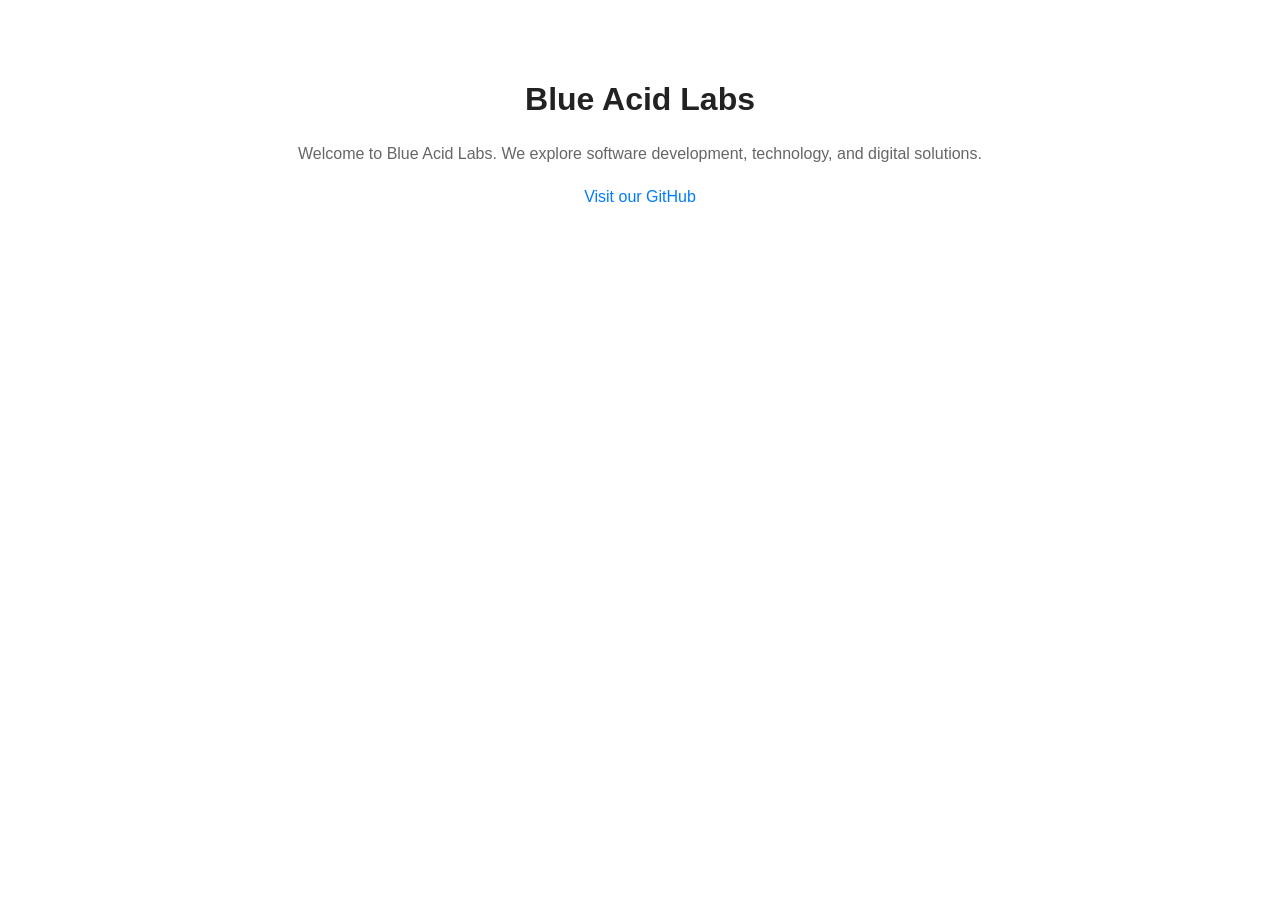
==== index.html @ 58550faf "Add AdSense verification page" ====
<!DOCTYPE html>
<html lang="en">
<head>
    <meta charset="UTF-8">
    <meta name="viewport" content="width=device-width, initial-scale=1.0">

    <title>Blue Acid Labs</title>
    <meta name="description" content="Blue Acid Labs - Software development, technology and digital projects.">

    <!-- Google AdSense verification code -->
    <script async src="https://pagead2.googlesyndication.com/pagead/js/adsbygoogle.js?client=ca-pub-9812928638320313"
     crossorigin="anonymous"></script>

    <style>
        body {
            font-family: Helvetica, Arial, sans-serif;
            background: #ffffff;
            color: #222222;
            margin: 0;
            padding: 60px 20px;
            text-align: center;
        }

        main {
            max-width: 700px;
            margin: auto;
        }

        h1 {
            color: #222222;
        }

        p {
            color: #666666;
            line-height: 1.7;
        }

        a {
            color: #007bff;
            text-decoration: none;
        }
    </style>
</head>

<body>
    <main>
        <h1>Blue Acid Labs</h1>

        <p>
            Welcome to Blue Acid Labs.
            We explore software development,
            technology, and digital solutions.
        </p>

        <p>
            <a href="https://github.com/blueacidlabs">
                Visit our GitHub
            </a>
        </p>
    </main>
</body>
</html>
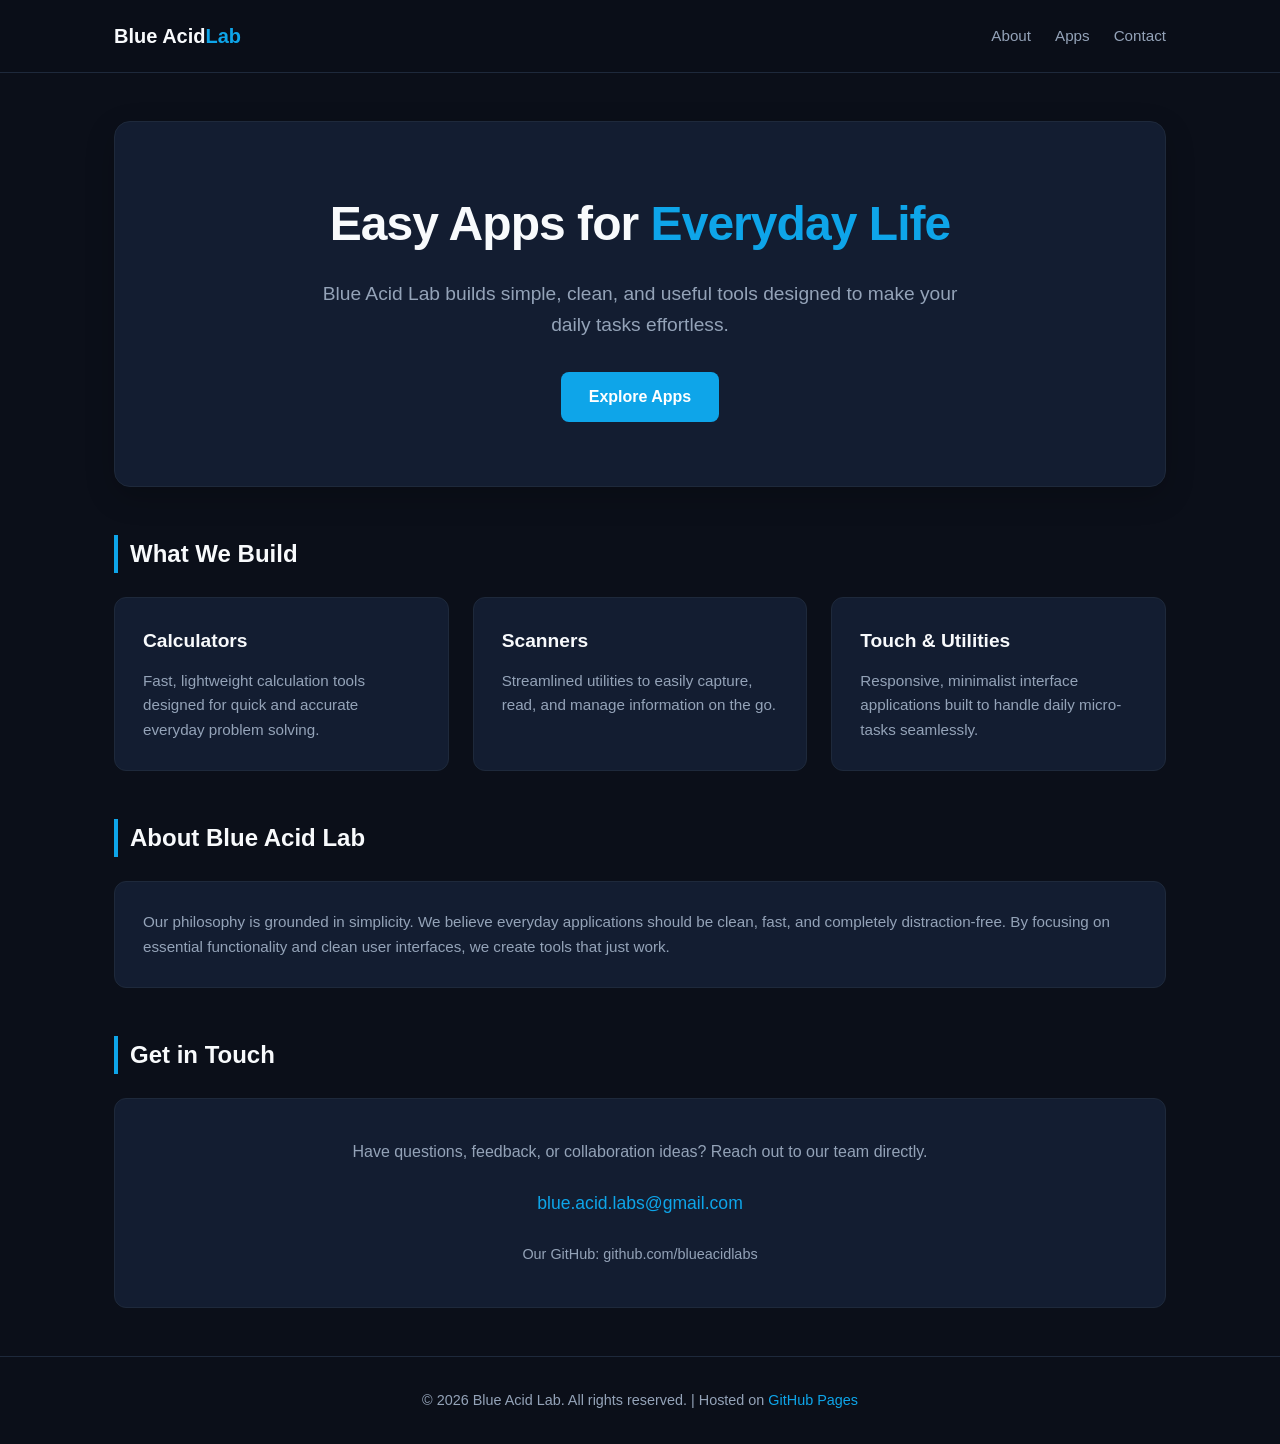
==== commit c55e9a03: "New code updated" ====
--- a/index.html
+++ b/index.html
@@ -1,63 +1,292 @@
-
 <!DOCTYPE html>
 <html lang="en">
 <head>
-    <meta charset="UTF-8">
-    <meta name="viewport" content="width=device-width, initial-scale=1.0">
-
-    <title>Blue Acid Labs</title>
-    <meta name="description" content="Blue Acid Labs - Software development, technology and digital projects.">
-
-    <!-- Google AdSense verification code -->
-    <script async src="https://pagead2.googlesyndication.com/pagead/js/adsbygoogle.js?client=ca-pub-9812928638320313"
-     crossorigin="anonymous"></script>
-
-    <style>
-        body {
-            font-family: Helvetica, Arial, sans-serif;
-            background: #ffffff;
-            color: #222222;
-            margin: 0;
-            padding: 60px 20px;
-            text-align: center;
-        }
-
-        main {
-            max-width: 700px;
-            margin: auto;
-        }
-
-        h1 {
-            color: #222222;
-        }
-
-        p {
-            color: #666666;
-            line-height: 1.7;
-        }
-
-        a {
-            color: #007bff;
-            text-decoration: none;
-        }
-    </style>
+  <meta charset="UTF-8">
+  <meta name="viewport" content="width=device-width, initial-scale=1.0">
+  <meta name="description" content="Blue Acid Lab provides simple, useful, and easy applications for everyday life like calculators, scanners, touch tools, and more.">
+  <title>Blue Acid Lab | Simple Apps for Everyday Life</title>
+  
+  <!-- Google AdSense Verification Code -->
+  <script async src="https://pagead2.googlesyndication.com/pagead/js/adsbygoogle.js?client=ca-pub-981298638320313"
+       crossorigin="anonymous"></script>
+
+  <style>
+    :root {
+      --bg-color: #0b0f19;
+      --card-bg: #131d31;
+      --text-main: #f8fafc;
+      --text-muted: #94a3b8;
+      --accent: #0ea5e9;
+      --accent-hover: #38bdf8;
+      --border: #1e293b;
+    }
+
+    * {
+      box-sizing: border-box;
+      margin: 0;
+      padding: 0;
+    }
+
+    body {
+      font-family: -apple-system, BlinkMacSystemFont, "Segoe UI", Roboto, Helvetica, Arial, sans-serif;
+      background-color: var(--bg-color);
+      color: var(--text-main);
+      line-height: 1.6;
+      display: flex;
+      flex-direction: column;
+      min-height: 100vh;
+    }
+
+    header {
+      background: rgba(11, 15, 25, 0.85);
+      backdrop-filter: blur(10px);
+      border-bottom: 1px solid var(--border);
+      position: sticky;
+      top: 0;
+      z-index: 10;
+      width: 100%;
+    }
+
+    .nav-container {
+      max-width: 1100px;
+      margin: 0 auto;
+      padding: 1.25rem 1.5rem;
+      display: flex;
+      justify-content: space-between;
+      align-items: center;
+    }
+
+    .logo {
+      font-size: 1.25rem;
+      font-weight: 700;
+      color: var(--text-main);
+      text-decoration: none;
+      display: flex;
+      align-items: center;
+      gap: 0.5r em;
+    }
+
+    .logo span {
+      color: var(--accent);
+    }
+
+    .nav-links {
+      display: flex;
+      gap: 1.5rem;
+    }
+
+    .nav-links a {
+      color: var(--text-muted);
+      text-decoration: none;
+      font-size: 0.95rem;
+      transition: color 0.2s ease;
+    }
+
+    .nav-links a:hover {
+      color: var(--accent);
+    }
+
+    main {
+      flex: 1;
+      max-width: 1100px;
+      width: 100%;
+      margin: 0 auto;
+      padding: 3rem 1.5rem;
+    }
+
+    .hero {
+      text-align: center;
+      padding: 4rem 1rem;
+      background: var(--card-bg);
+      border: 1px solid var(--border);
+      border-radius: 16px;
+      margin-bottom: 3rem;
+      box-shadow: 0 10px 30px rgba(0, 0, 0, 0.2);
+    }
+
+    .hero h1 {
+      font-size: clamp(2rem, 4vw, 3rem);
+      margin-bottom: 1rem;
+      letter-spacing: -0.02em;
+    }
+
+    .hero h1 span {
+      color: var(--accent);
+    }
+
+    .hero p {
+      font-size: clamp(1rem, 2vw, 1.2rem);
+      color: var(--text-muted);
+      max-width: 650px;
+      margin: 0 auto 2rem auto;
+    }
+
+    .btn {
+      display: inline-block;
+      background-color: var(--accent);
+      color: #fff;
+      padding: 0.75rem 1.75rem;
+      border-radius: 8px;
+      text-decoration: none;
+      font-weight: 600;
+      transition: background-color 0.2s ease, transform 0.1s ease;
+    }
+
+    .btn:hover {
+      background-color: var(--accent-hover);
+      transform: translateY(-1px);
+    }
+
+    .section-title {
+      font-size: 1.5rem;
+      margin-bottom: 1.5rem;
+      font-weight: 600;
+      border-left: 4px solid var(--accent);
+      padding-left: 0.75rem;
+    }
+
+    .grid {
+      display: grid;
+      grid-template-columns: repeat(auto-fit, minmax(280px, 1fr));
+      gap: 1.5rem;
+      margin-bottom: 3rem;
+    }
+
+    .card {
+      background: var(--card-bg);
+      border: 1px solid var(--border);
+      border-radius: 12px;
+      padding: 1.75rem;
+      transition: border-color 0.2s ease;
+    }
+
+    .card:hover {
+      border-color: var(--accent);
+    }
+
+    .card h3 {
+      font-size: 1.2rem;
+      margin-bottom: 0.75rem;
+      color: var(--text-main);
+    }
+
+    .card p {
+      color: var(--text-muted);
+      font-size: 0.95rem;
+    }
+
+    .contact-box {
+      background: var(--card-bg);
+      border: 1px solid var(--border);
+      border-radius: 12px;
+      padding: 2.5rem;
+      text-align: center;
+    }
+
+    .contact-box p {
+      color: var(--text-muted);
+      margin-bottom: 1.5rem;
+    }
+
+    .contact-email {
+      font-size: 1.1rem;
+      color: var(--accent);
+      text-decoration: none;
+      font-weight: 500;
+    }
+
+    .contact-email:hover {
+      text-decoration: underline;
+    }
+
+    footer {
+      border-top: 1px solid var(--border);
+      background: var(--bg-color);
+      padding: 2rem 1.5rem;
+      text-align: center;
+      color: var(--text-muted);
+      font-size: 0.9rem;
+    }
+
+    footer a {
+      color: var(--accent);
+      text-decoration: none;
+    }
+
+    footer a:hover {
+      text-decoration: underline;
+    }
+
+    @media (max-width: 600px) {
+      .nav-links {
+        display: none;
+      }
+      .hero {
+        padding: 2.5rem 1rem;
+      }
+    }
+  </style>
 </head>
-
 <body>
-    <main>
-        <h1>Blue Acid Labs</h1>
-
-        <p>
-            Welcome to Blue Acid Labs.
-            We explore software development,
-            technology, and digital solutions.
-        </p>
-
-        <p>
-            <a href="https://github.com/blueacidlabs">
-                Visit our GitHub
-            </a>
-        </p>
-    </main>
+
+  <header>
+    <div class="nav-container">
+      <a href="#" class="logo">Blue Acid <span>Lab</span></a>
+      <nav class="nav-links">
+        <a href="#about">About</a>
+        <a href="#apps">Apps</a>
+        <a href="#contact">Contact</a>
+      </nav>
+    </div>
+  </header>
+
+  <main>
+    <section class="hero">
+      <h1>Easy Apps for <span>Everyday Life</span></h1>
+      <p>Blue Acid Lab builds simple, clean, and useful tools designed to make your daily tasks effortless.</p>
+      <a href="#apps" class="btn">Explore Apps</a>
+    </section>
+
+    <section id="apps" style="margin-bottom: 3rem;">
+      <h2 class="section-title">What We Build</h2>
+      <div class="grid">
+        <div class="card">
+          <h3>Calculators</h3>
+          <p>Fast, lightweight calculation tools designed for quick and accurate everyday problem solving.</p>
+        </div>
+        <div class="card">
+          <h3>Scanners</h3>
+          <p>Streamlined utilities to easily capture, read, and manage information on the go.</p>
+        </div>
+        <div class="card">
+          <h3>Touch & Utilities</h3>
+          <p>Responsive, minimalist interface applications built to handle daily micro-tasks seamlessly.</p>
+        </div>
+      </div>
+    </section>
+
+    <section id="about" style="margin-bottom: 3rem;">
+      <h2 class="section-title">About Blue Acid Lab</h2>
+      <div class="card">
+        <p>Our philosophy is grounded in simplicity. We believe everyday applications should be clean, fast, and completely distraction-free. By focusing on essential functionality and clean user interfaces, we create tools that just work.</p>
+      </div>
+    </section>
+
+    <section id="contact">
+      <h2 class="section-title">Get in Touch</h2>
+      <div class="contact-box">
+        <p>Have questions, feedback, or collaboration ideas? Reach out to our team directly.</p>
+        <a href="mailto:blue.acid.labs@gmail.com" class="contact-email">blue.acid.labs@gmail.com</a>
+        <div style="margin-top: 1.5rem;">
+          <a href="https://github.com/blueacidlabs" target="_blank" rel="noopener" style="color: var(--text-muted); text-decoration: none; font-size: 0.9rem;">Our GitHub: github.com/blueacidlabs</a>
+        </div>
+      </div>
+    </section>
+  </main>
+
+  <footer>
+    <p>&copy; 2026 Blue Acid Lab. All rights reserved. | Hosted on <a href="https://github.com/blueacidlabs" target="_blank" rel="noopener">GitHub Pages</a></p>
+  </footer>
+
 </body>
 </html>
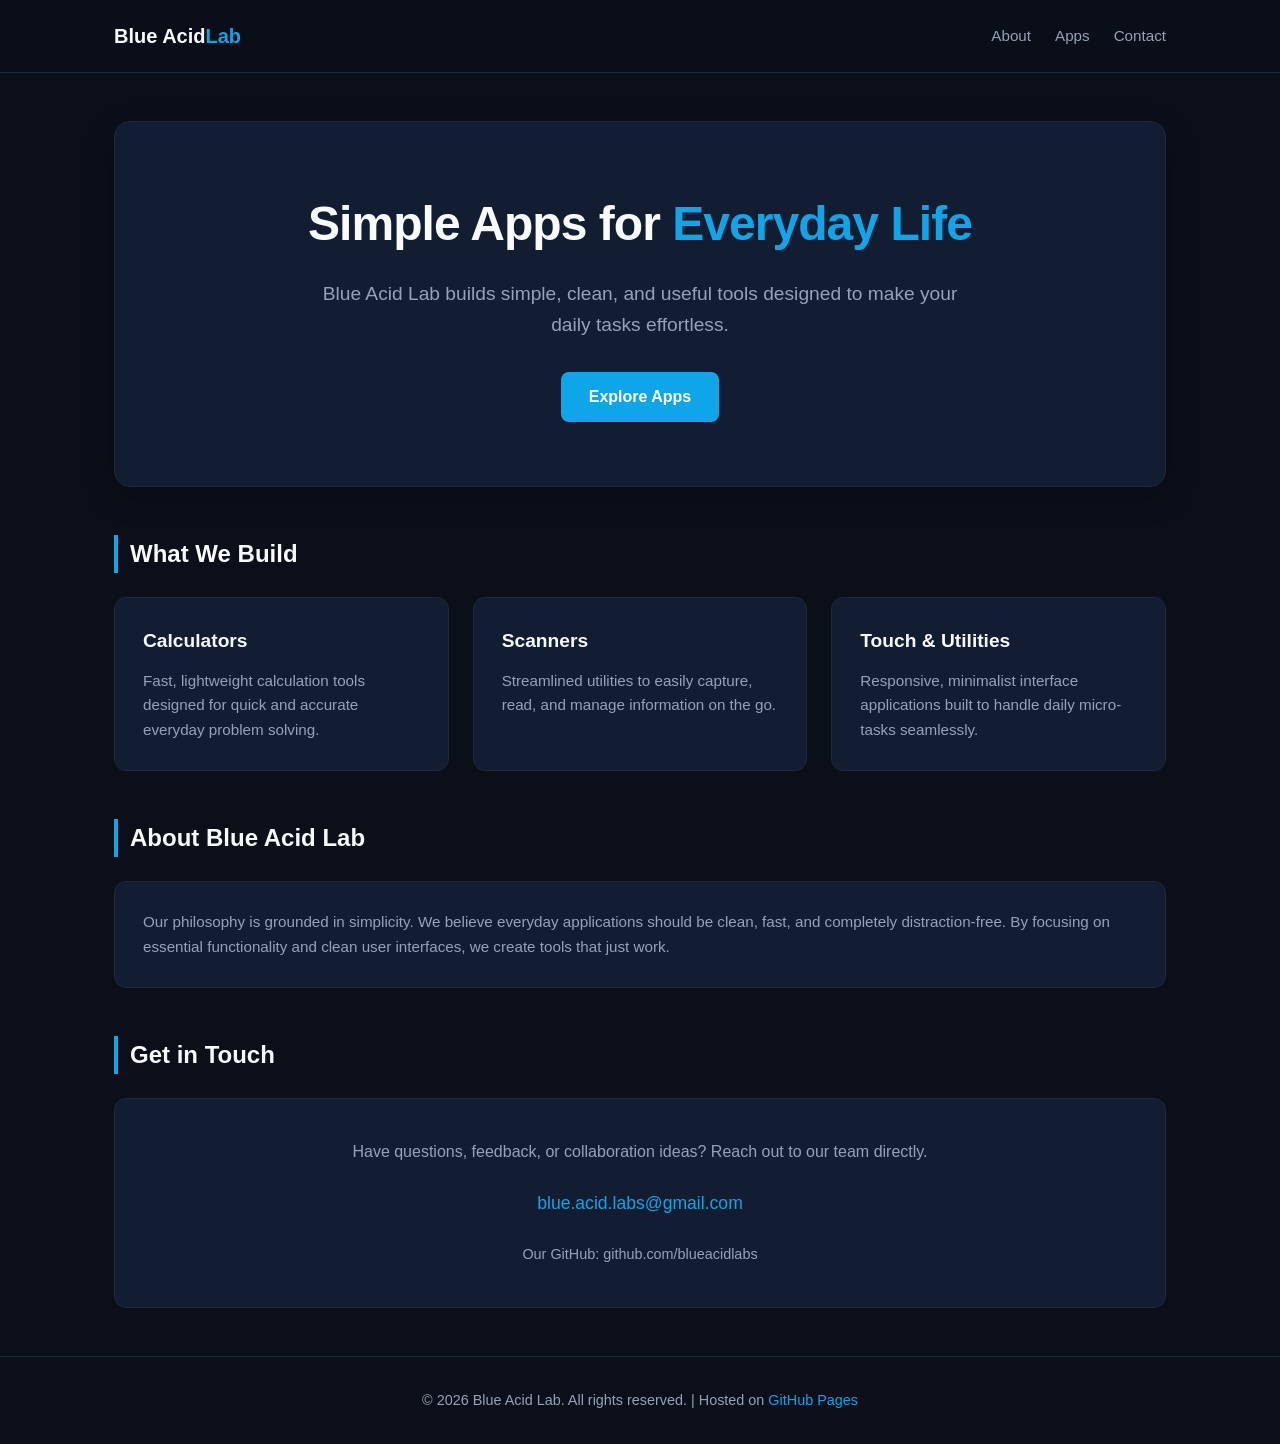
==== commit c9485b90: "Text changed" ====
--- a/index.html
+++ b/index.html
@@ -7,8 +7,12 @@
   <title>Blue Acid Lab | Simple Apps for Everyday Life</title>
   
   <!-- Google AdSense Verification Code -->
-  <script async src="https://pagead2.googlesyndication.com/pagead/js/adsbygoogle.js?client=ca-pub-981298638320313"
-       crossorigin="anonymous"></script>
+  
+  <script async src="https://pagead2.googlesyndication.com/pagead/js/adsbygoogle.js?client=ca-pub-9812928638320313"
+     crossorigin="anonymous"></script>
+
+
+
 
   <style>
     :root {
@@ -242,7 +246,7 @@
 
   <main>
     <section class="hero">
-      <h1>Easy Apps for <span>Everyday Life</span></h1>
+      <h1> Simple Apps for <span>Everyday Life</span></h1>
       <p>Blue Acid Lab builds simple, clean, and useful tools designed to make your daily tasks effortless.</p>
       <a href="#apps" class="btn">Explore Apps</a>
     </section>
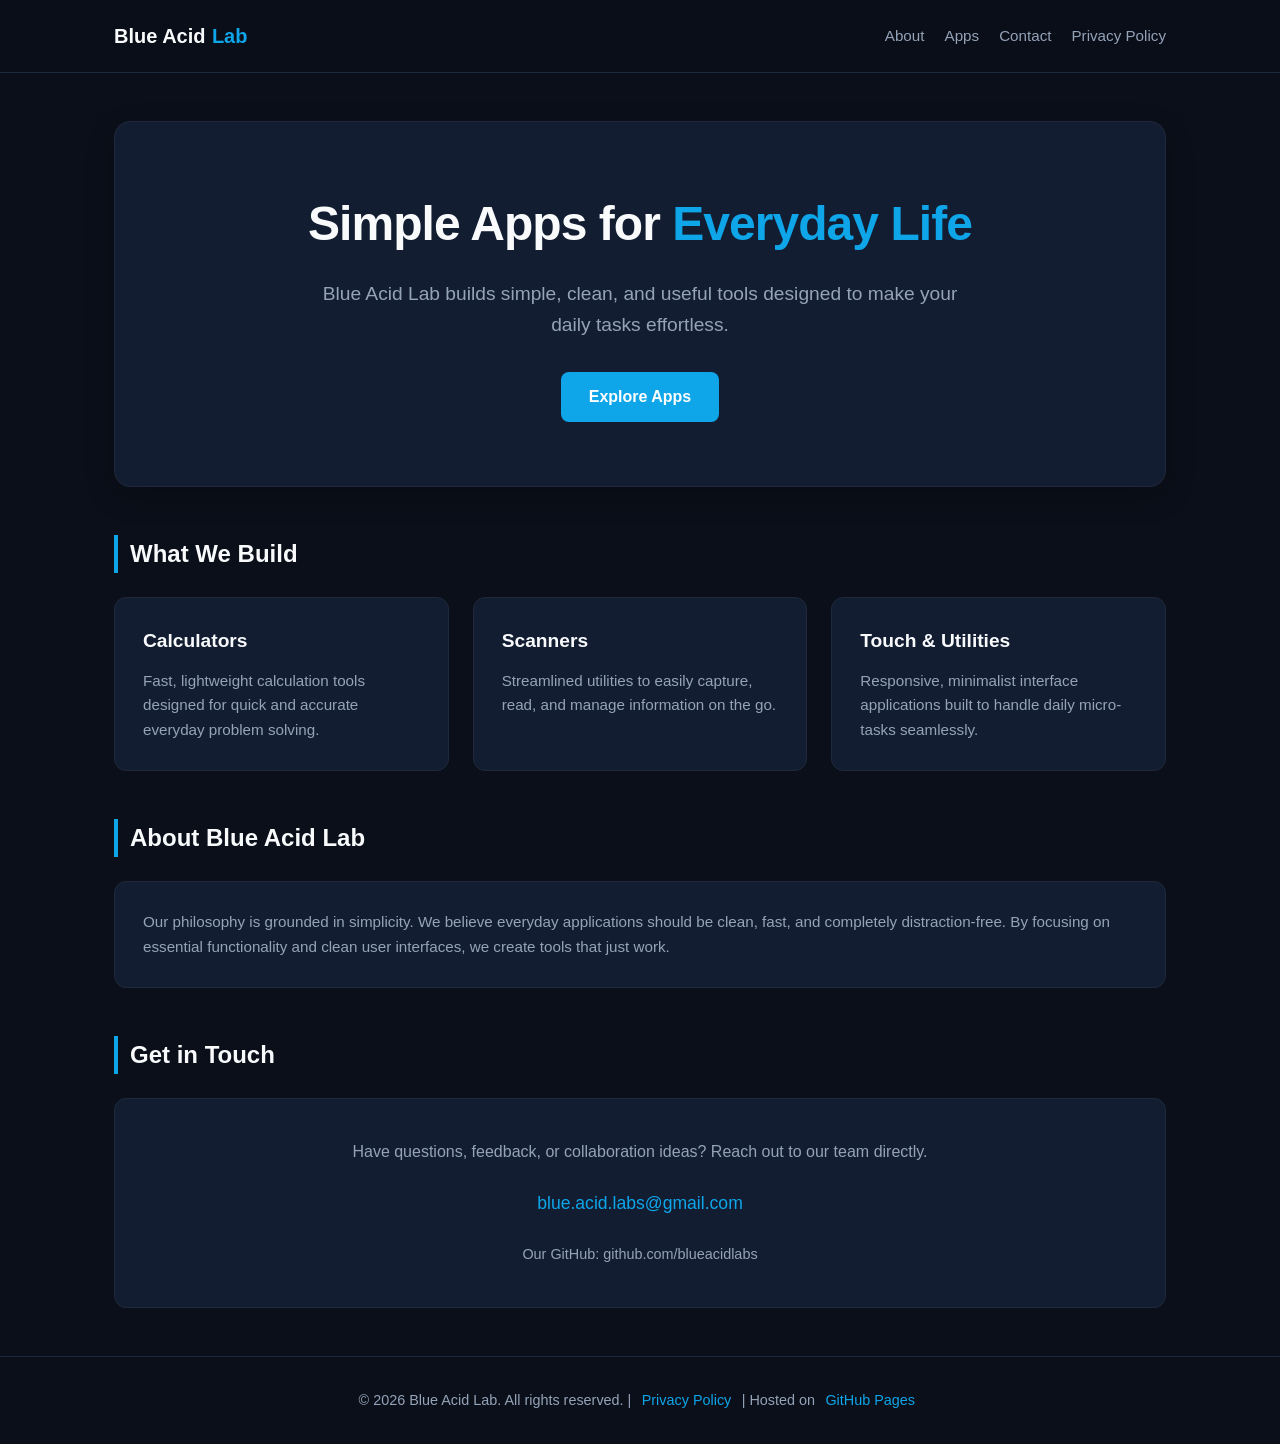
==== commit b243c05b: "Update index.html" ====
--- a/index.html
+++ b/index.html
@@ -7,10 +7,10 @@
   <title>Blue Acid Lab | Simple Apps for Everyday Life</title>
   
   <!-- Google AdSense Verification Code -->
-  
+
+
   <script async src="https://pagead2.googlesyndication.com/pagead/js/adsbygoogle.js?client=ca-pub-9812928638320313"
      crossorigin="anonymous"></script>
-
 
 
 
@@ -58,6 +58,8 @@
       display: flex;
       justify-content: space-between;
       align-items: center;
+      flex-wrap: wrap;
+      gap: 1rem;
     }
 
     .logo {
@@ -67,7 +69,7 @@
       text-decoration: none;
       display: flex;
       align-items: center;
-      gap: 0.5r em;
+      gap: 0.4rem;
     }
 
     .logo span {
@@ -76,7 +78,8 @@
 
     .nav-links {
       display: flex;
-      gap: 1.5rem;
+      gap: 1.25rem;
+      flex-wrap: wrap;
     }
 
     .nav-links a {
@@ -215,6 +218,7 @@
     footer a {
       color: var(--accent);
       text-decoration: none;
+      margin: 0 0.4rem;
     }
 
     footer a:hover {
@@ -222,9 +226,6 @@
     }
 
     @media (max-width: 600px) {
-      .nav-links {
-        display: none;
-      }
       .hero {
         padding: 2.5rem 1rem;
       }
@@ -235,18 +236,19 @@
 
   <header>
     <div class="nav-container">
-      <a href="#" class="logo">Blue Acid <span>Lab</span></a>
+      <a href="index.html" class="logo">Blue Acid <span>Lab</span></a>
       <nav class="nav-links">
         <a href="#about">About</a>
         <a href="#apps">Apps</a>
         <a href="#contact">Contact</a>
+        <a href="privacy.html">Privacy Policy</a>
       </nav>
     </div>
   </header>
 
   <main>
     <section class="hero">
-      <h1> Simple Apps for <span>Everyday Life</span></h1>
+      <h1>Simple Apps for <span>Everyday Life</span></h1>
       <p>Blue Acid Lab builds simple, clean, and useful tools designed to make your daily tasks effortless.</p>
       <a href="#apps" class="btn">Explore Apps</a>
     </section>
@@ -263,7 +265,7 @@
           <p>Streamlined utilities to easily capture, read, and manage information on the go.</p>
         </div>
         <div class="card">
-          <h3>Touch & Utilities</h3>
+          <h3>Touch &amp; Utilities</h3>
           <p>Responsive, minimalist interface applications built to handle daily micro-tasks seamlessly.</p>
         </div>
       </div>
@@ -289,7 +291,7 @@
   </main>
 
   <footer>
-    <p>&copy; 2026 Blue Acid Lab. All rights reserved. | Hosted on <a href="https://github.com/blueacidlabs" target="_blank" rel="noopener">GitHub Pages</a></p>
+    <p>&copy; 2026 Blue Acid Lab. All rights reserved. | <a href="privacy.html">Privacy Policy</a> | Hosted on <a href="https://github.com/blueacidlabs" target="_blank" rel="noopener">GitHub Pages</a></p>
   </footer>
 
 </body>
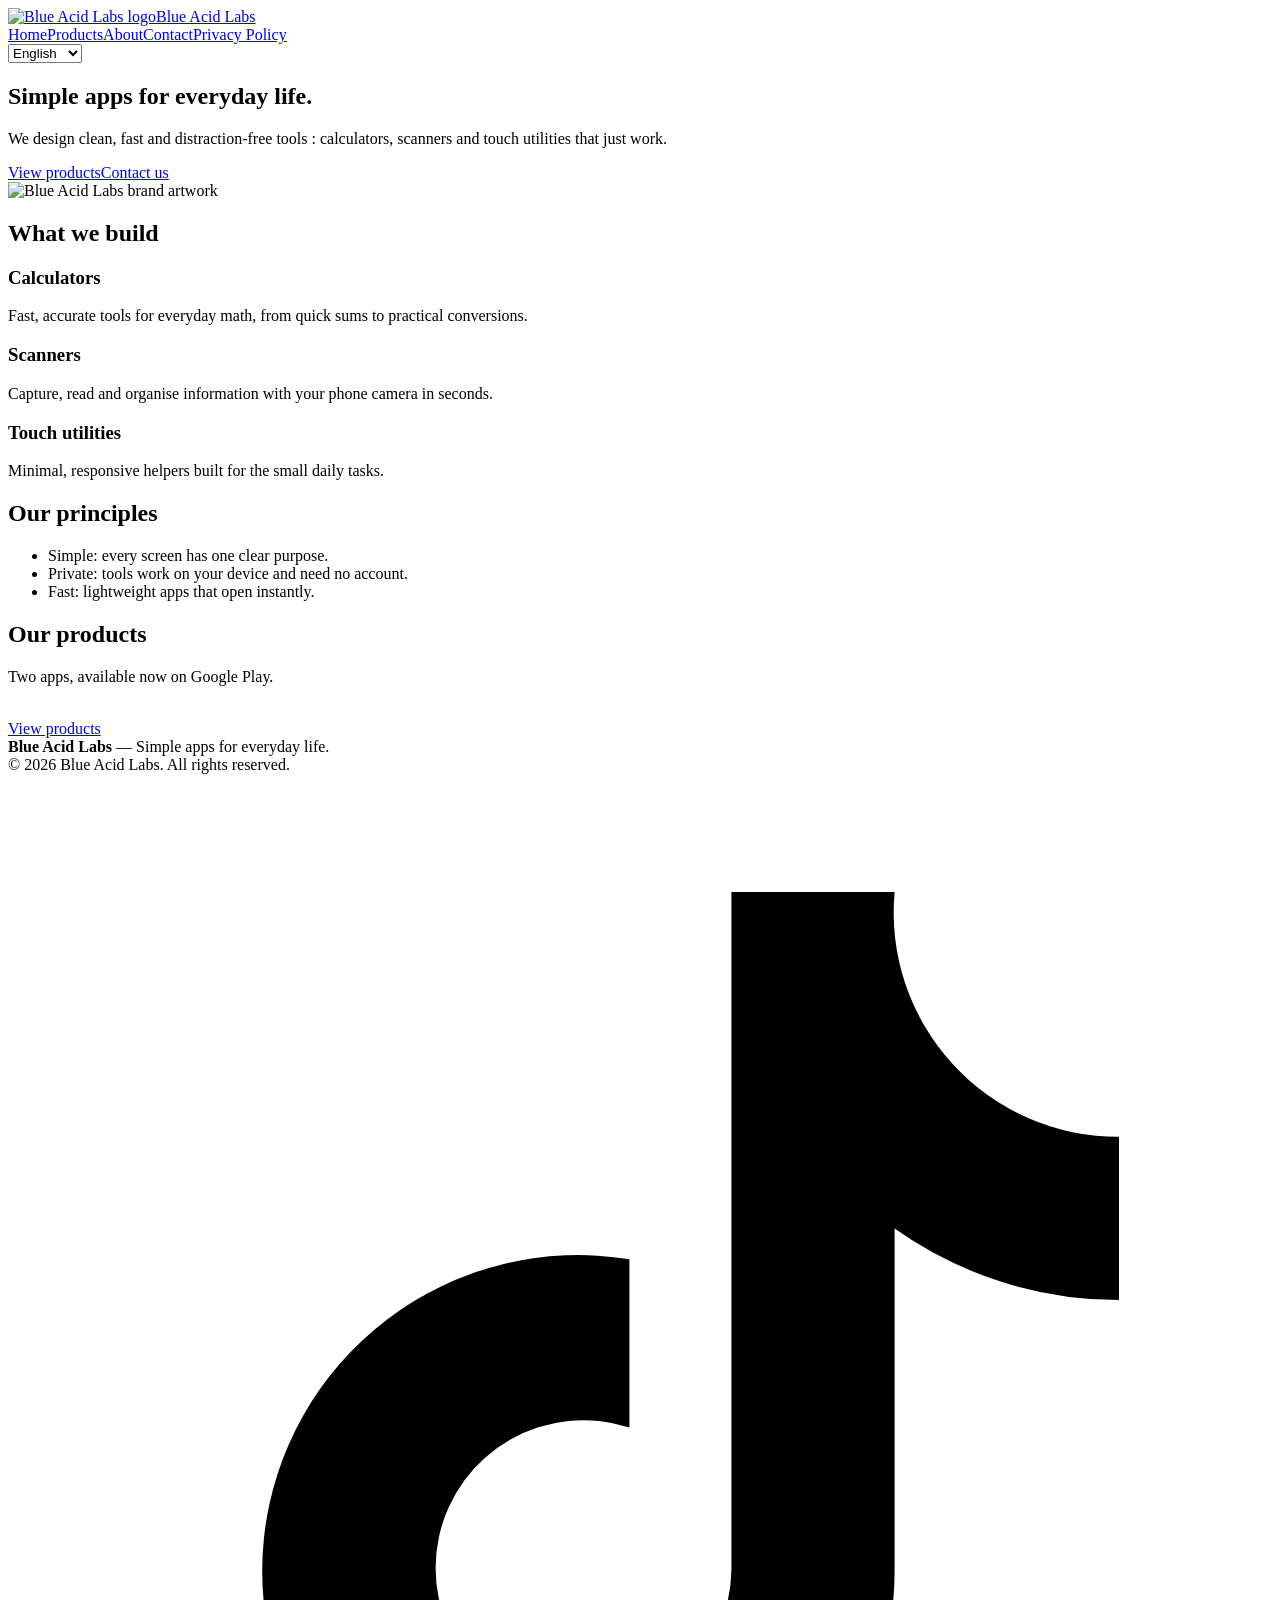
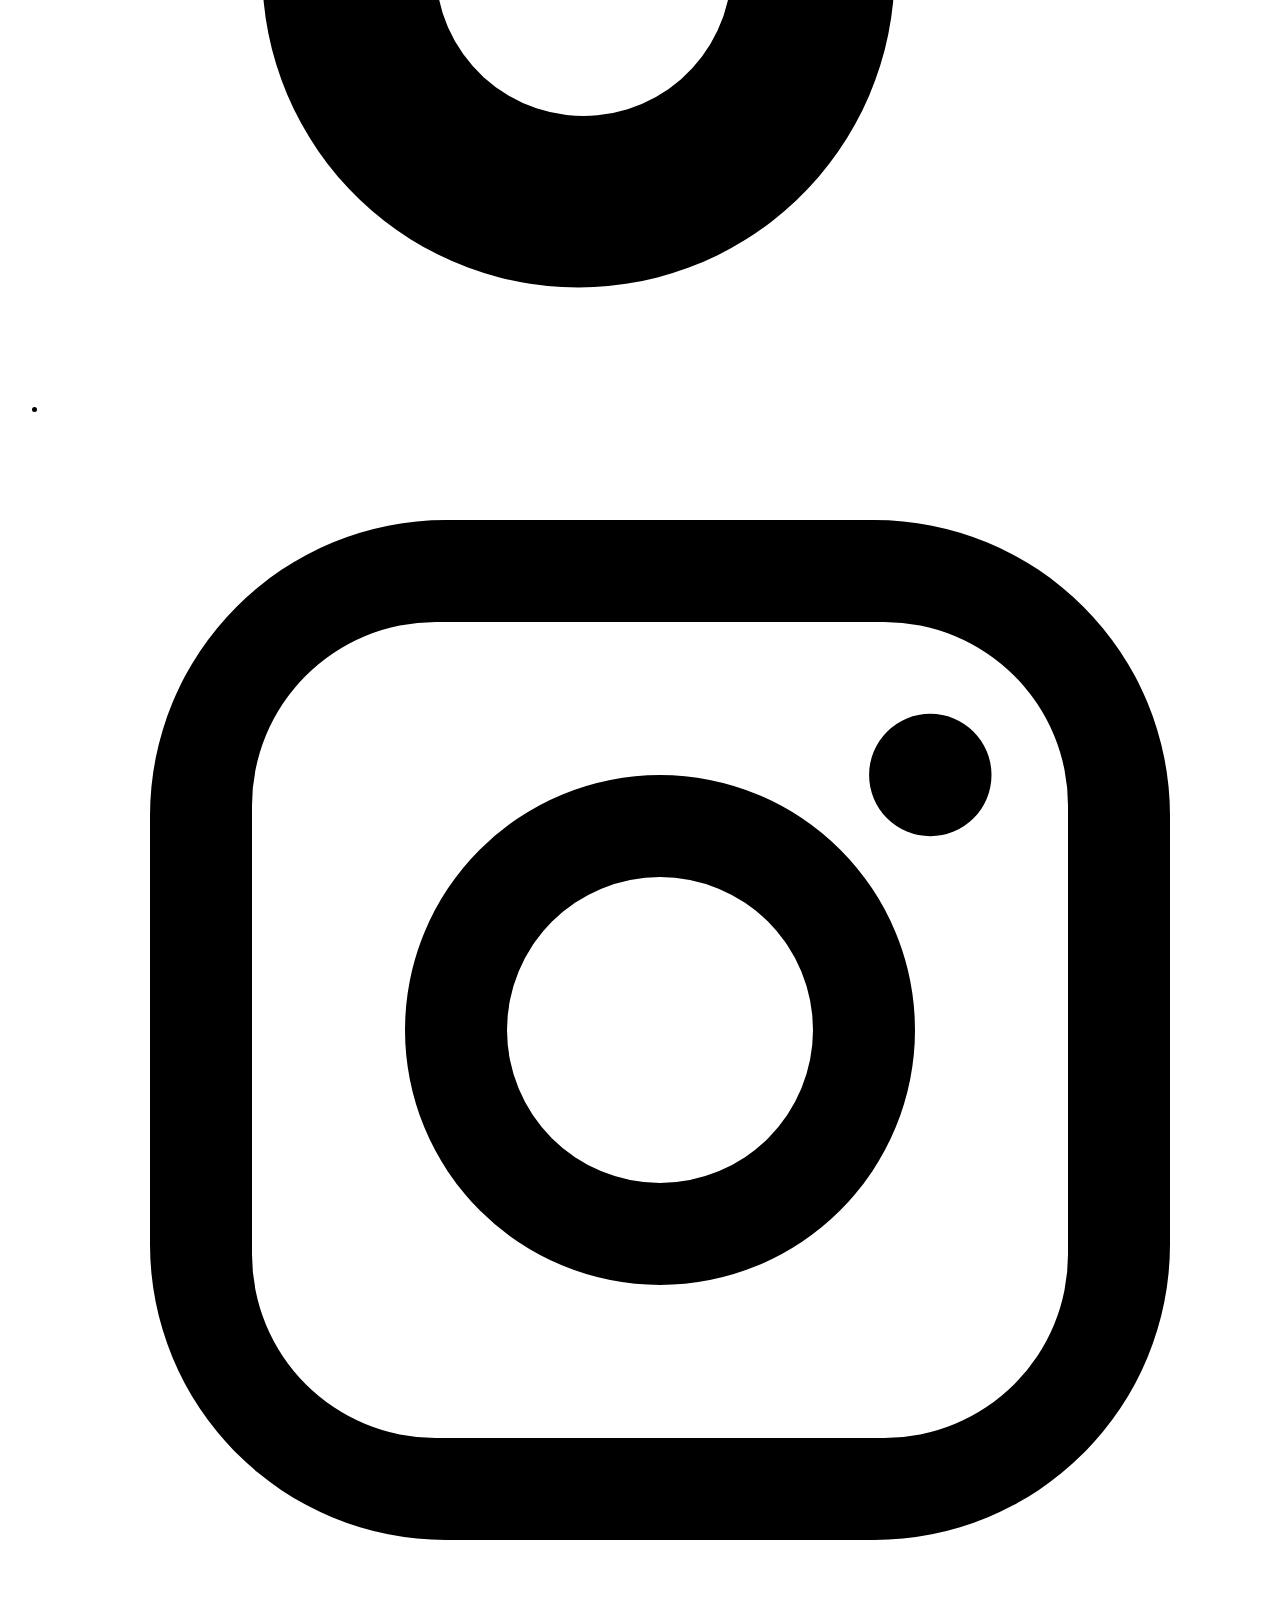
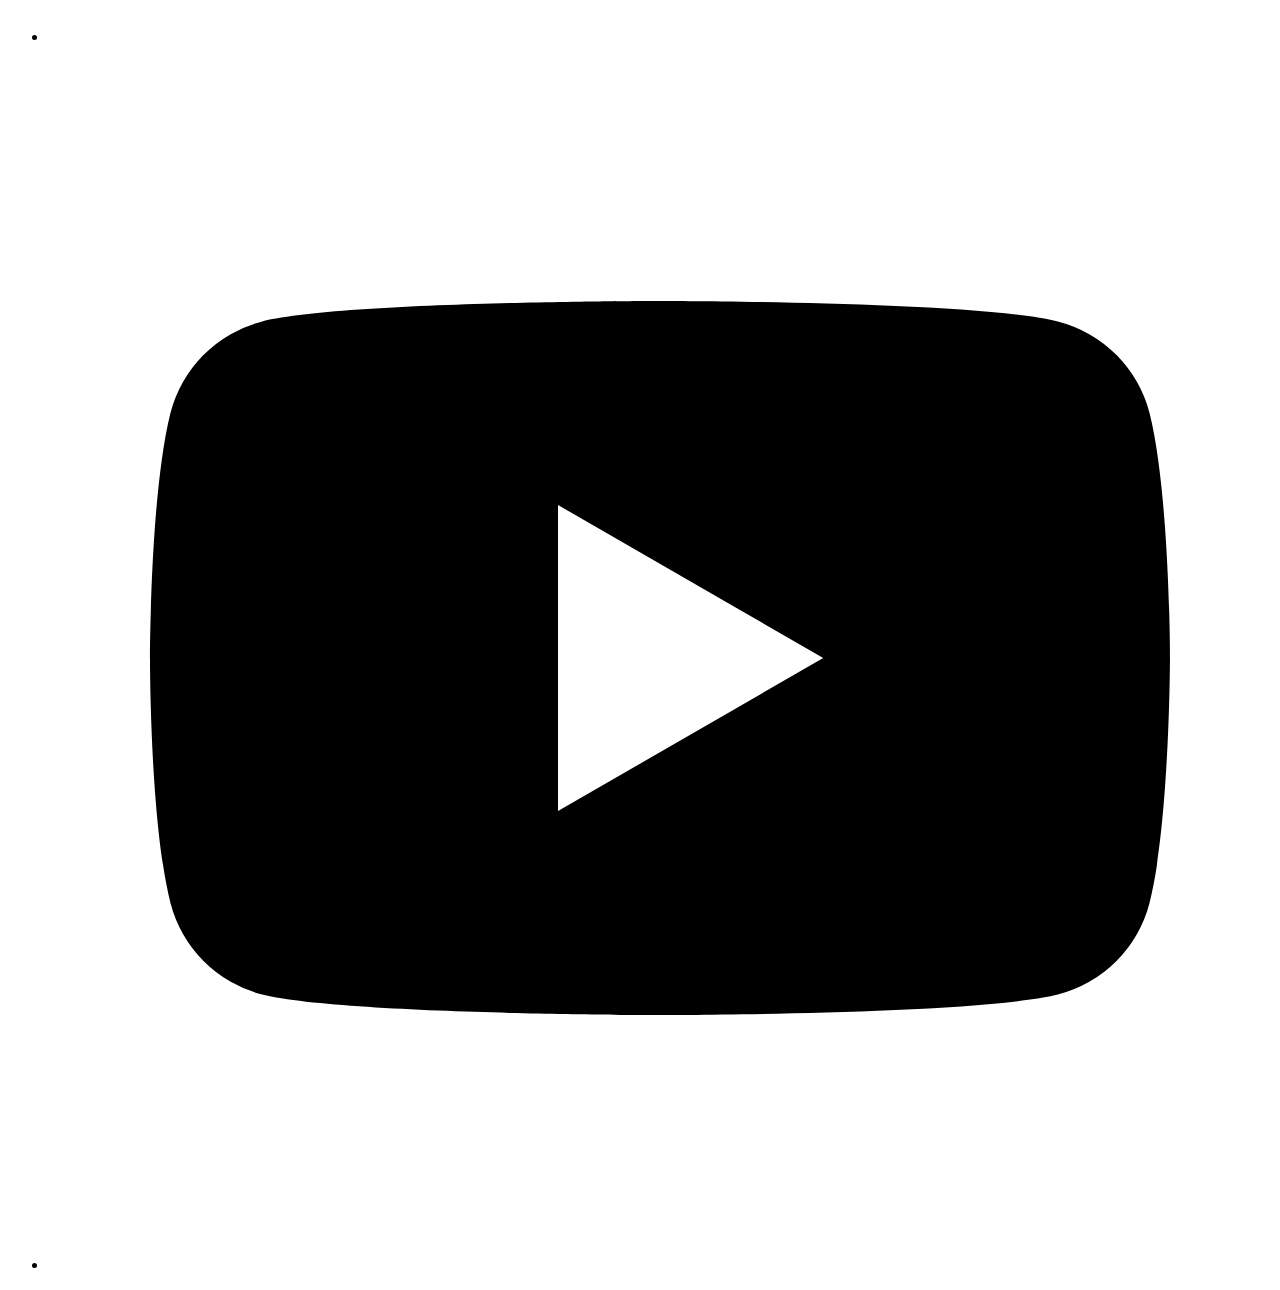
==== commit 9ee3101f: "main" ====
--- a/index.html
+++ b/index.html
@@ -1,298 +1,45 @@
 <!DOCTYPE html>
 <html lang="en">
 <head>
-  <meta charset="UTF-8">
-  <meta name="viewport" content="width=device-width, initial-scale=1.0">
-  <meta name="description" content="Blue Acid Lab provides simple, useful, and easy applications for everyday life like calculators, scanners, touch tools, and more.">
-  <title>Blue Acid Lab | Simple Apps for Everyday Life</title>
-  
-  <!-- Google AdSense Verification Code -->
-
-
-  <script async src="https://pagead2.googlesyndication.com/pagead/js/adsbygoogle.js?client=ca-pub-9812928638320313"
-     crossorigin="anonymous"></script>
-
-
-
-  <style>
-    :root {
-      --bg-color: #0b0f19;
-      --card-bg: #131d31;
-      --text-main: #f8fafc;
-      --text-muted: #94a3b8;
-      --accent: #0ea5e9;
-      --accent-hover: #38bdf8;
-      --border: #1e293b;
-    }
-
-    * {
-      box-sizing: border-box;
-      margin: 0;
-      padding: 0;
-    }
-
-    body {
-      font-family: -apple-system, BlinkMacSystemFont, "Segoe UI", Roboto, Helvetica, Arial, sans-serif;
-      background-color: var(--bg-color);
-      color: var(--text-main);
-      line-height: 1.6;
-      display: flex;
-      flex-direction: column;
-      min-height: 100vh;
-    }
-
-    header {
-      background: rgba(11, 15, 25, 0.85);
-      backdrop-filter: blur(10px);
-      border-bottom: 1px solid var(--border);
-      position: sticky;
-      top: 0;
-      z-index: 10;
-      width: 100%;
-    }
-
-    .nav-container {
-      max-width: 1100px;
-      margin: 0 auto;
-      padding: 1.25rem 1.5rem;
-      display: flex;
-      justify-content: space-between;
-      align-items: center;
-      flex-wrap: wrap;
-      gap: 1rem;
-    }
-
-    .logo {
-      font-size: 1.25rem;
-      font-weight: 700;
-      color: var(--text-main);
-      text-decoration: none;
-      display: flex;
-      align-items: center;
-      gap: 0.4rem;
-    }
-
-    .logo span {
-      color: var(--accent);
-    }
-
-    .nav-links {
-      display: flex;
-      gap: 1.25rem;
-      flex-wrap: wrap;
-    }
-
-    .nav-links a {
-      color: var(--text-muted);
-      text-decoration: none;
-      font-size: 0.95rem;
-      transition: color 0.2s ease;
-    }
-
-    .nav-links a:hover {
-      color: var(--accent);
-    }
-
-    main {
-      flex: 1;
-      max-width: 1100px;
-      width: 100%;
-      margin: 0 auto;
-      padding: 3rem 1.5rem;
-    }
-
-    .hero {
-      text-align: center;
-      padding: 4rem 1rem;
-      background: var(--card-bg);
-      border: 1px solid var(--border);
-      border-radius: 16px;
-      margin-bottom: 3rem;
-      box-shadow: 0 10px 30px rgba(0, 0, 0, 0.2);
-    }
-
-    .hero h1 {
-      font-size: clamp(2rem, 4vw, 3rem);
-      margin-bottom: 1rem;
-      letter-spacing: -0.02em;
-    }
-
-    .hero h1 span {
-      color: var(--accent);
-    }
-
-    .hero p {
-      font-size: clamp(1rem, 2vw, 1.2rem);
-      color: var(--text-muted);
-      max-width: 650px;
-      margin: 0 auto 2rem auto;
-    }
-
-    .btn {
-      display: inline-block;
-      background-color: var(--accent);
-      color: #fff;
-      padding: 0.75rem 1.75rem;
-      border-radius: 8px;
-      text-decoration: none;
-      font-weight: 600;
-      transition: background-color 0.2s ease, transform 0.1s ease;
-    }
-
-    .btn:hover {
-      background-color: var(--accent-hover);
-      transform: translateY(-1px);
-    }
-
-    .section-title {
-      font-size: 1.5rem;
-      margin-bottom: 1.5rem;
-      font-weight: 600;
-      border-left: 4px solid var(--accent);
-      padding-left: 0.75rem;
-    }
-
-    .grid {
-      display: grid;
-      grid-template-columns: repeat(auto-fit, minmax(280px, 1fr));
-      gap: 1.5rem;
-      margin-bottom: 3rem;
-    }
-
-    .card {
-      background: var(--card-bg);
-      border: 1px solid var(--border);
-      border-radius: 12px;
-      padding: 1.75rem;
-      transition: border-color 0.2s ease;
-    }
-
-    .card:hover {
-      border-color: var(--accent);
-    }
-
-    .card h3 {
-      font-size: 1.2rem;
-      margin-bottom: 0.75rem;
-      color: var(--text-main);
-    }
-
-    .card p {
-      color: var(--text-muted);
-      font-size: 0.95rem;
-    }
-
-    .contact-box {
-      background: var(--card-bg);
-      border: 1px solid var(--border);
-      border-radius: 12px;
-      padding: 2.5rem;
-      text-align: center;
-    }
-
-    .contact-box p {
-      color: var(--text-muted);
-      margin-bottom: 1.5rem;
-    }
-
-    .contact-email {
-      font-size: 1.1rem;
-      color: var(--accent);
-      text-decoration: none;
-      font-weight: 500;
-    }
-
-    .contact-email:hover {
-      text-decoration: underline;
-    }
-
-    footer {
-      border-top: 1px solid var(--border);
-      background: var(--bg-color);
-      padding: 2rem 1.5rem;
-      text-align: center;
-      color: var(--text-muted);
-      font-size: 0.9rem;
-    }
-
-    footer a {
-      color: var(--accent);
-      text-decoration: none;
-      margin: 0 0.4rem;
-    }
-
-    footer a:hover {
-      text-decoration: underline;
-    }
-
-    @media (max-width: 600px) {
-      .hero {
-        padding: 2.5rem 1rem;
-      }
-    }
-  </style>
+<meta charset="UTF-8">
+<meta name="viewport" content="width=device-width, initial-scale=1">
+<title>Blue Acid Labs</title>
+<meta name="description" content="Blue Acid Labs builds simple, fast mobile utility apps: calculators, scanners and touch tools for everyday life.">
+<link rel="icon" href="img/logo.png">
+<link rel="stylesheet" href="style.css">
+<!-- Google AdSense -->
+<script async src="https://pagead2.googlesyndication.com/pagead/js/adsbygoogle.js?client=ca-pub-9812928638320313" crossorigin="anonymous"></script>
 </head>
-<body>
-
-  <header>
-    <div class="nav-container">
-      <a href="index.html" class="logo">Blue Acid <span>Lab</span></a>
-      <nav class="nav-links">
-        <a href="#about">About</a>
-        <a href="#apps">Apps</a>
-        <a href="#contact">Contact</a>
-        <a href="privacy.html">Privacy Policy</a>
-      </nav>
-    </div>
-  </header>
-
-  <main>
-    <section class="hero">
-      <h1>Simple Apps for <span>Everyday Life</span></h1>
-      <p>Blue Acid Lab builds simple, clean, and useful tools designed to make your daily tasks effortless.</p>
-      <a href="#apps" class="btn">Explore Apps</a>
-    </section>
-
-    <section id="apps" style="margin-bottom: 3rem;">
-      <h2 class="section-title">What We Build</h2>
-      <div class="grid">
-        <div class="card">
-          <h3>Calculators</h3>
-          <p>Fast, lightweight calculation tools designed for quick and accurate everyday problem solving.</p>
-        </div>
-        <div class="card">
-          <h3>Scanners</h3>
-          <p>Streamlined utilities to easily capture, read, and manage information on the go.</p>
-        </div>
-        <div class="card">
-          <h3>Touch &amp; Utilities</h3>
-          <p>Responsive, minimalist interface applications built to handle daily micro-tasks seamlessly.</p>
-        </div>
-      </div>
-    </section>
-
-    <section id="about" style="margin-bottom: 3rem;">
-      <h2 class="section-title">About Blue Acid Lab</h2>
-      <div class="card">
-        <p>Our philosophy is grounded in simplicity. We believe everyday applications should be clean, fast, and completely distraction-free. By focusing on essential functionality and clean user interfaces, we create tools that just work.</p>
-      </div>
-    </section>
-
-    <section id="contact">
-      <h2 class="section-title">Get in Touch</h2>
-      <div class="contact-box">
-        <p>Have questions, feedback, or collaboration ideas? Reach out to our team directly.</p>
-        <a href="mailto:blue.acid.labs@gmail.com" class="contact-email">blue.acid.labs@gmail.com</a>
-        <div style="margin-top: 1.5rem;">
-          <a href="https://github.com/blueacidlabs" target="_blank" rel="noopener" style="color: var(--text-muted); text-decoration: none; font-size: 0.9rem;">Our GitHub: github.com/blueacidlabs</a>
-        </div>
-      </div>
-    </section>
-  </main>
-
-  <footer>
-    <p>&copy; 2026 Blue Acid Lab. All rights reserved. | <a href="privacy.html">Privacy Policy</a> | Hosted on <a href="https://github.com/blueacidlabs" target="_blank" rel="noopener">GitHub Pages</a></p>
-  </footer>
-
+<body data-page="nav_home">
+<header><div class="wrap bar">
+<a class="brand" href="index.html"><img src="img/logo.png" alt="Blue Acid Labs logo" width="34" height="34">Blue Acid Labs</a>
+<nav aria-label="Main"><a href="index.html" aria-current="page" data-i18n="nav_home">nav_home</a><a href="products.html" data-i18n="nav_products">nav_products</a><a href="about.html" data-i18n="nav_about">nav_about</a><a href="contact.html" data-i18n="nav_contact">nav_contact</a><a href="privacy.html" data-i18n="nav_privacy">nav_privacy</a></nav>
+<select id="lang" class="lang" aria-label="Language"></select>
+</div></header>
+<main>
+<div class="wrap">
+<section class="hero"><div>
+<h1 data-i18n="h_title">Simple apps for everyday life.</h1>
+<p class="lead" data-i18n="h_text">We design clean, fast and distraction-free tools : calculators, scanners and touch utilities that just work.</p>
+<div class="btns"><a class="btn" href="products.html" data-i18n="h_cta1">View products</a><a class="btn ghost" href="contact.html" data-i18n="h_cta2">Contact us</a></div></div>
+<img src="img/logo.png" alt="Blue Acid Labs brand artwork" width="520" height="520"></section>
+<section class="block"><h2 data-i18n="w_title">What we build</h2>
+<div class="cols">
+<div class="col"><h3 data-i18n="w1t">Calculators</h3><p data-i18n="w1d">Fast, accurate tools for everyday math, from quick sums to practical conversions.</p></div>
+<div class="col"><h3 data-i18n="w2t">Scanners</h3><p data-i18n="w2d">Capture, read and organise information with your phone camera in seconds.</p></div>
+<div class="col"><h3 data-i18n="w3t">Touch utilities</h3><p data-i18n="w3d">Minimal, responsive helpers built for the small daily tasks.</p></div></div></section>
+<section class="block"><h2 data-i18n="v_title">Our principles</h2>
+<ul class="principles"><li data-i18n="v1">Simple: every screen has one clear purpose.</li><li data-i18n="v2">Private: tools work on your device and need no account.</li><li data-i18n="v3">Fast: lightweight apps that open instantly.</li></ul></section>
+<section class="block"><h2 data-i18n="p_title">Our products</h2><p class="lead" data-i18n="p_sub">Two apps, available now on Google Play.</p><br><a class="btn" href="products.html" data-i18n="h_cta1">View products</a></section>
+</div>
+</main>
+<footer><div class="wrap foot">
+<div><strong>Blue Acid Labs</strong> &mdash; <span data-i18n="ft_tag">Simple apps for everyday life.</span><br>&copy; 2026 Blue Acid Labs. <span data-i18n="ft_rights">All rights reserved.</span></div>
+<ul class="social">
+<li><a href="https://www.tiktok.com/@userblueacidlabs" target="_blank" rel="noopener" aria-label="TikTok"><svg viewBox="0 0 24 24"><path d="M16.6 2h-3.2v13.3a2.9 2.9 0 1 1-2-2.8V9.2a6.2 6.2 0 1 0 5.2 6.1V8.6a7.6 7.6 0 0 0 4.4 1.4V6.8a4.4 4.4 0 0 1-4.4-4.8z"/></svg></a></li>
+<li><a href="https://www.instagram.com/blue.acid.labs2026" target="_blank" rel="noopener" aria-label="Instagram"><svg viewBox="0 0 24 24"><path d="M7.8 2h8.400A5.8 5.8 0 0 1 22 7.800v8.400a5.8 5.8 0 0 1-5.8 5.800H7.800A5.8 5.8 0 0 1 2 16.200V7.800A5.8 5.8 0 0 1 7.8 2zm-.2 2A3.6 3.6 0 0 0 4 7.600v8.800A3.6 3.6 0 0 0 7.6 20h8.800a3.6 3.6 0 0 0 3.6-3.600V7.600A3.6 3.6 0 0 0 16.4 4H7.600zM12 7a5 5 0 1 1 0 10 5 5 0 0 1 0-10zm0 2a3 3 0 1 0 0 6 3 3 0 0 0 0-6zm5.3-3.200a1.2 1.2 0 1 1 0 2.4 1.2 1.2 0 0 1 0-2.400z"/></svg></a></li>
+<li><a href="https://www.youtube.com/@BlueAcidLabs-h9t" target="_blank" rel="noopener" aria-label="YouTube"><svg viewBox="0 0 24 24"><path d="M21.6 7.200a2.5 2.5 0 0 0-1.8-1.800C18.2 5 12 5 12 5s-6.2 0-7.8.4A2.5 2.5 0 0 0 2.4 7.200C2 8.8 2 12 2 12s0 3.2.4 4.800a2.5 2.5 0 0 0 1.8 1.800C5.8 19 12 19 12 19s6.2 0 7.8-.4a2.5 2.5 0 0 0 1.8-1.800c.4-1.6.4-4.8.4-4.800s0-3.2-.4-4.800zM10 15V9l5.2 3-5.2 3z"/></svg></a></li></ul>
+</div></footer>
+<script src="i18n.js"></script>
 </body>
 </html>
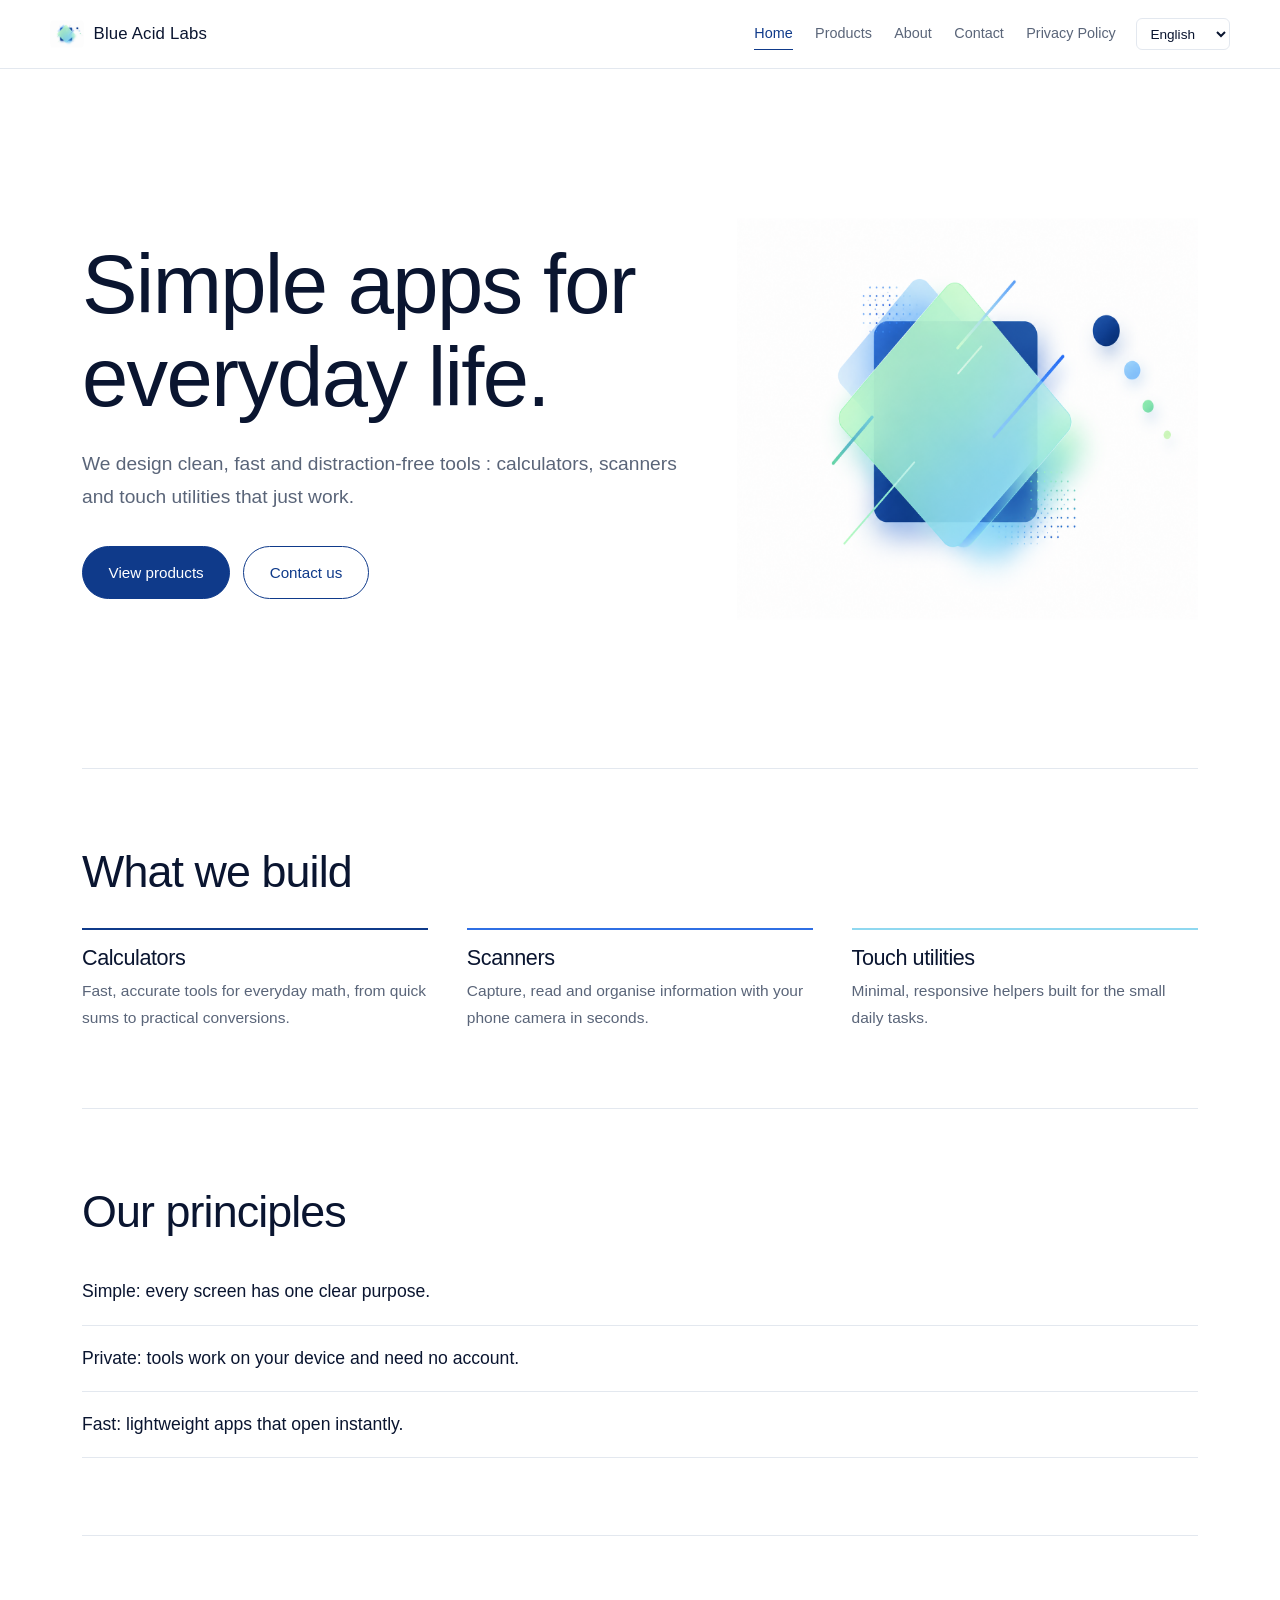
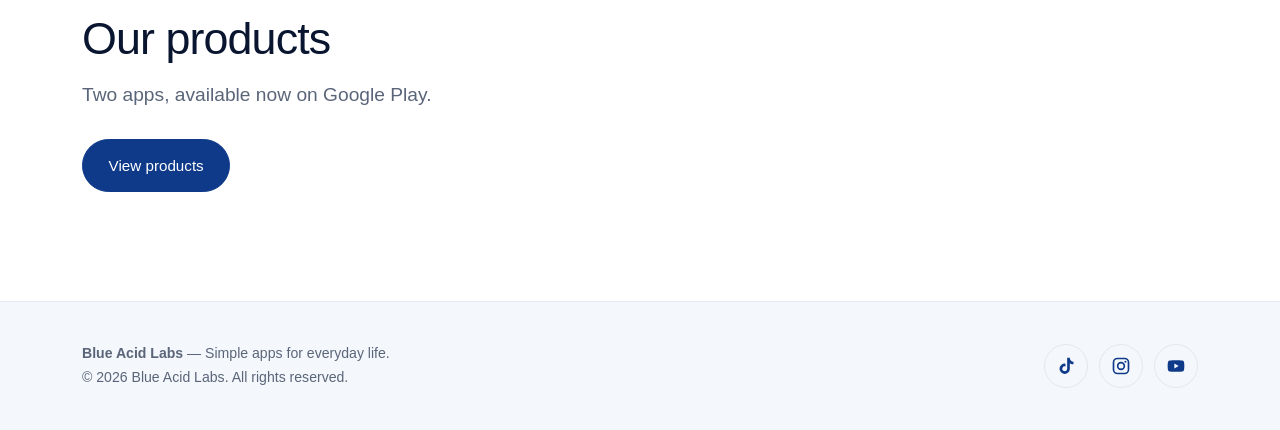
==== commit bbccca84: "Update index.html" ====
--- a/index.html
+++ b/index.html
@@ -37,7 +37,7 @@
 <div><strong>Blue Acid Labs</strong> &mdash; <span data-i18n="ft_tag">Simple apps for everyday life.</span><br>&copy; 2026 Blue Acid Labs. <span data-i18n="ft_rights">All rights reserved.</span></div>
 <ul class="social">
 <li><a href="https://www.tiktok.com/@userblueacidlabs" target="_blank" rel="noopener" aria-label="TikTok"><svg viewBox="0 0 24 24"><path d="M16.6 2h-3.2v13.3a2.9 2.9 0 1 1-2-2.8V9.2a6.2 6.2 0 1 0 5.2 6.1V8.6a7.6 7.6 0 0 0 4.4 1.4V6.8a4.4 4.4 0 0 1-4.4-4.8z"/></svg></a></li>
-<li><a href="https://www.instagram.com/blue.acid.labs2026" target="_blank" rel="noopener" aria-label="Instagram"><svg viewBox="0 0 24 24"><path d="M7.8 2h8.400A5.8 5.8 0 0 1 22 7.800v8.400a5.8 5.8 0 0 1-5.8 5.800H7.800A5.8 5.8 0 0 1 2 16.200V7.800A5.8 5.8 0 0 1 7.8 2zm-.2 2A3.6 3.6 0 0 0 4 7.600v8.800A3.6 3.6 0 0 0 7.6 20h8.800a3.6 3.6 0 0 0 3.6-3.600V7.600A3.6 3.6 0 0 0 16.4 4H7.600zM12 7a5 5 0 1 1 0 10 5 5 0 0 1 0-10zm0 2a3 3 0 1 0 0 6 3 3 0 0 0 0-6zm5.3-3.200a1.2 1.2 0 1 1 0 2.4 1.2 1.2 0 0 1 0-2.400z"/></svg></a></li>
+<li><a href="https://www.instagram.com/blueacidlabs26" target="_blank" rel="noopener" aria-label="Instagram"><svg viewBox="0 0 24 24"><path d="M7.8 2h8.400A5.8 5.8 0 0 1 22 7.800v8.400a5.8 5.8 0 0 1-5.8 5.800H7.800A5.8 5.8 0 0 1 2 16.200V7.800A5.8 5.8 0 0 1 7.8 2zm-.2 2A3.6 3.6 0 0 0 4 7.600v8.800A3.6 3.6 0 0 0 7.6 20h8.800a3.6 3.6 0 0 0 3.6-3.600V7.600A3.6 3.6 0 0 0 16.4 4H7.600zM12 7a5 5 0 1 1 0 10 5 5 0 0 1 0-10zm0 2a3 3 0 1 0 0 6 3 3 0 0 0 0-6zm5.3-3.200a1.2 1.2 0 1 1 0 2.4 1.2 1.2 0 0 1 0-2.400z"/></svg></a></li>
 <li><a href="https://www.youtube.com/@BlueAcidLabs-h9t" target="_blank" rel="noopener" aria-label="YouTube"><svg viewBox="0 0 24 24"><path d="M21.6 7.200a2.5 2.5 0 0 0-1.8-1.800C18.2 5 12 5 12 5s-6.2 0-7.8.4A2.5 2.5 0 0 0 2.4 7.200C2 8.8 2 12 2 12s0 3.2.4 4.800a2.5 2.5 0 0 0 1.8 1.800C5.8 19 12 19 12 19s6.2 0 7.8-.4a2.5 2.5 0 0 0 1.8-1.800c.4-1.6.4-4.8.4-4.800s0-3.2-.4-4.800zM10 15V9l5.2 3-5.2 3z"/></svg></a></li></ul>
 </div></footer>
 <script src="i18n.js"></script>
--- a/style.css
+++ b/style.css
@@ -0,0 +1,73 @@
+:root{--ink:#0a1530;--muted:#5a6579;--line:#e3e8ef;--navy:#0f3a8a;--blue:#2f6fe4;--mint:#b9f0d0;--aqua:#8fd8f0;--soft:#f4f8fc;--grad:linear-gradient(135deg,#2f6fe4,#8fd8f0 55%,#b9f0d0)}
+*{box-sizing:border-box;margin:0;padding:0}
+html{scroll-behavior:smooth}
+body{font-family:"Helvetica Neue",Helvetica,Arial,"Noto Sans Thai","Hiragino Sans","Noto Sans KR","Microsoft YaHei",sans-serif;color:var(--ink);background:#fff;line-height:1.7;font-weight:400;display:flex;flex-direction:column;min-height:100vh;-webkit-font-smoothing:antialiased}
+img{max-width:100%;display:block}
+a{color:inherit}
+:focus-visible{outline:2px solid var(--blue);outline-offset:3px}
+.wrap{max-width:1180px;margin:0 auto;padding:0 clamp(1rem,4vw,2rem)}
+header{position:sticky;top:0;z-index:20;background:rgba(255,255,255,.92);backdrop-filter:blur(10px);border-bottom:1px solid var(--line)}
+.bar{display:flex;align-items:center;gap:1.25rem;min-height:68px;flex-wrap:wrap;padding:.5rem 0}
+.brand{display:flex;align-items:center;gap:.6rem;text-decoration:none;font-size:1.05rem;font-weight:500;letter-spacing:.01em;margin-right:auto}
+.brand img{width:34px;height:34px;object-fit:cover;border-radius:8px}
+nav{display:flex;gap:1.4rem;flex-wrap:wrap}
+nav a{text-decoration:none;font-size:.9rem;color:var(--muted);padding:.2rem 0;border-bottom:1px solid transparent}
+nav a:hover,nav a[aria-current]{color:var(--navy);border-color:var(--navy)}
+.lang{font:inherit;font-size:.85rem;color:var(--ink);border:1px solid var(--line);border-radius:6px;padding:.4rem .6rem;background:#fff;cursor:pointer}
+main{flex:1}
+h1,h2,h3{font-weight:300;letter-spacing:-.02em;line-height:1.12}
+h1{font-size:clamp(2.4rem,6.5vw,5.2rem)}
+h2{font-size:clamp(1.7rem,3.6vw,2.8rem);margin-bottom:1rem}
+h3{font-size:1.35rem;font-weight:400;margin-bottom:.5rem}
+.lead{font-size:clamp(1rem,1.6vw,1.2rem);color:var(--muted);max-width:56ch}
+.hero{display:grid;grid-template-columns:1.15fr .85fr;gap:2rem;align-items:center;padding:clamp(2.5rem,7vw,6rem) 0}
+.hero .lead{margin:1.5rem 0 2rem}
+.hero img{width:100%;max-width:520px;margin-left:auto}
+.btns{display:flex;gap:.8rem;flex-wrap:wrap}
+.btn{display:inline-block;text-decoration:none;font-size:.95rem;padding:.8rem 1.6rem;border-radius:999px;background:var(--navy);color:#fff;border:1px solid var(--navy);transition:background .2s;cursor:pointer;font-family:inherit}
+.btn:hover{background:var(--blue);border-color:var(--blue)}
+.btn.ghost{background:transparent;color:var(--navy)}
+.btn.ghost:hover{background:var(--soft);color:var(--navy)}
+section.block{padding:clamp(2.5rem,6vw,5rem) 0;border-top:1px solid var(--line)}
+.cols{display:grid;grid-template-columns:repeat(3,1fr);gap:clamp(1.25rem,3vw,2.5rem);margin-top:2rem}
+.col p{color:var(--muted);font-size:.97rem}
+.col{padding-top:1rem;border-top:2px solid var(--navy)}
+.col:nth-child(2){border-color:var(--blue)}.col:nth-child(3){border-color:var(--aqua)}
+.principles{list-style:none;margin-top:1.5rem}
+.principles li{padding:1.1rem 0;border-bottom:1px solid var(--line);font-size:1.1rem;font-weight:300}
+.page-head{padding:clamp(2.5rem,6vw,5rem) 0 2rem}
+.page-head .lead{margin-top:1rem}
+.product{display:grid;grid-template-columns:.8fr 1.2fr;gap:clamp(1.5rem,5vw,4rem);align-items:center;padding:clamp(2rem,5vw,3.5rem) 0;border-top:1px solid var(--line)}
+.product.flip{grid-template-columns:1.2fr .8fr}.product.flip .shot{order:2}
+.shot{position:relative;aspect-ratio:9/16;width:100%;max-width:290px;margin:0 auto;border-radius:34px;background:var(--grad);border:8px solid var(--ink);overflow:hidden;display:grid;place-items:center}
+.shot span{color:#fff;font-weight:300;font-size:1.3rem;text-align:center;padding:1rem}
+.shot img{position:absolute;inset:0;width:100%;height:100%;object-fit:cover}
+.chips{display:flex;flex-wrap:wrap;gap:.5rem;margin:1.2rem 0 1.6rem;list-style:none}
+.chips li{font-size:.85rem;border:1px solid var(--line);border-radius:999px;padding:.25rem .85rem;color:var(--muted)}
+.play{display:inline-flex;align-items:center;gap:.6rem;background:var(--ink);color:#fff;text-decoration:none;padding:.75rem 1.4rem;border-radius:10px;font-size:.95rem}
+.play:hover{background:var(--navy)}
+.prose{max-width:68ch;padding-bottom:4rem}
+.prose p{margin-bottom:1.2rem;color:#2c3750}
+.prose h2{font-size:1.45rem;font-weight:400;margin:2.2rem 0 .6rem}
+.contact{display:grid;grid-template-columns:1.1fr .9fr;gap:clamp(2rem,6vw,5rem);padding-bottom:5rem}
+form{display:grid;gap:1.1rem}
+label{display:grid;gap:.35rem;font-size:.85rem;color:var(--muted)}
+input,textarea{font:inherit;color:var(--ink);border:0;border-bottom:1px solid #b9c3d3;padding:.7rem 0;background:transparent;border-radius:0}
+input:focus,textarea:focus{outline:0;border-color:var(--blue)}
+textarea{min-height:140px;resize:vertical}
+.hp{position:absolute;left:-9999px}
+.ok{display:none;color:#0a7a47;font-size:.95rem}.ok.show{display:block}
+.info p{margin-bottom:1.5rem;color:var(--muted)}.info strong{display:block;color:var(--ink);font-weight:400}
+.social{display:flex;gap:.7rem;list-style:none}
+.social a{width:44px;height:44px;border:1px solid var(--line);border-radius:50%;display:grid;place-items:center;color:var(--navy);transition:.2s}
+.social a:hover{background:var(--navy);color:#fff}
+.social svg{width:20px;height:20px;fill:currentColor}
+footer{border-top:1px solid var(--line);background:var(--soft);padding:2.5rem 0;margin-top:2rem;font-size:.88rem;color:var(--muted)}
+.foot{display:flex;justify-content:space-between;gap:1.5rem;flex-wrap:wrap;align-items:center}
+.foot nav a{font-size:.88rem}
+@media(max-width:820px){.hero,.product,.product.flip,.contact{grid-template-columns:1fr}.product.flip .shot{order:0}.cols{grid-template-columns:1fr}.hero img{margin:0 auto;max-width:340px;order:-1}.bar{gap:.6rem}nav{order:3;width:100%;gap:1rem}}
+@media(prefers-reduced-motion:reduce){*{transition:none!important;scroll-behavior:auto!important}}
+
+.about-photo{margin:0 0 2.5rem;border-radius:12px;overflow:hidden;background:var(--soft)}
+.about-photo img{width:100%;height:auto;max-height:560px;object-fit:cover;object-position:center}
+@media(max-width:820px){.about-photo{margin-bottom:1.75rem;border-radius:8px}.about-photo img{aspect-ratio:4/3;max-height:none}}
